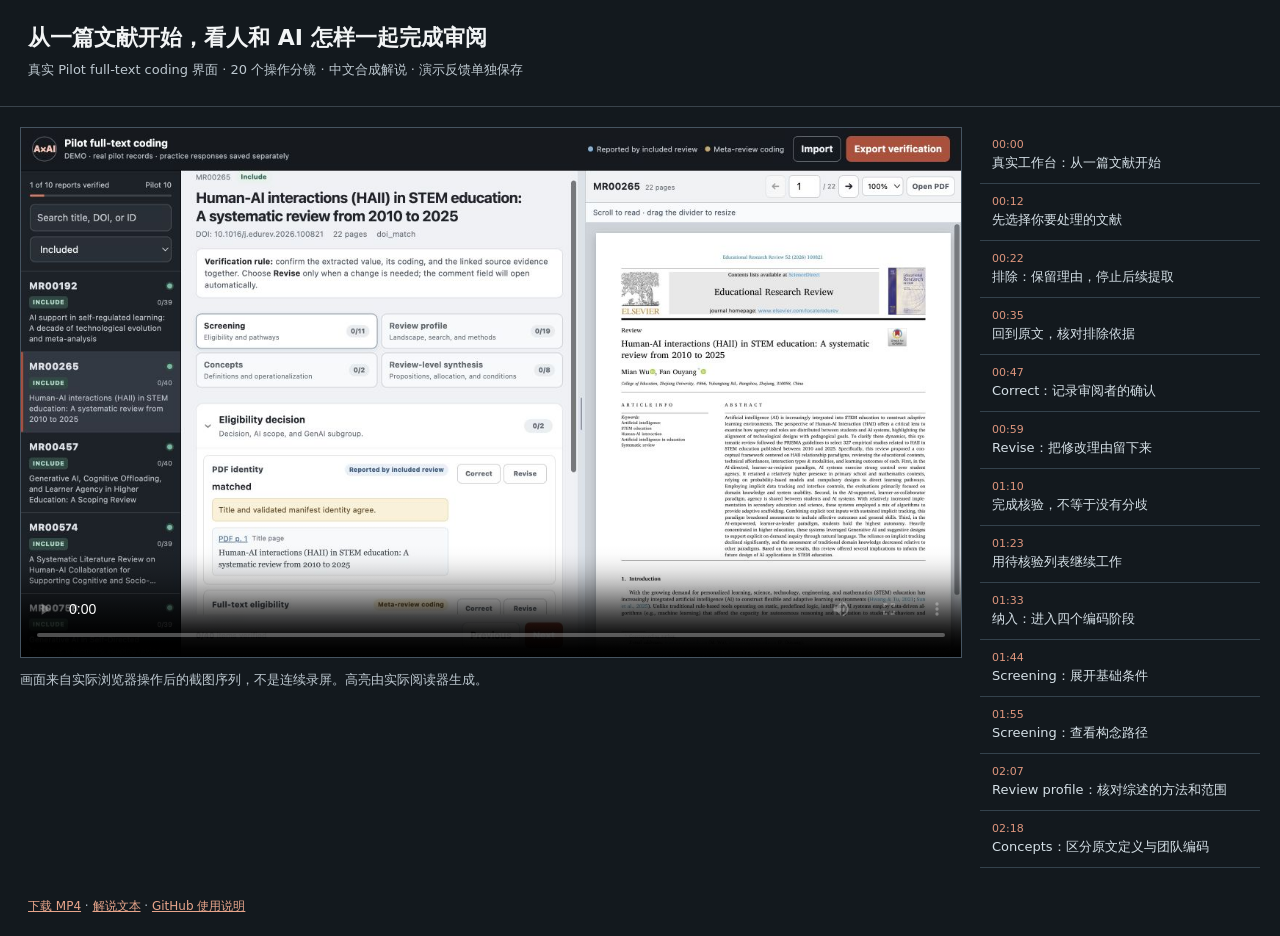
==== docs/demo/index.html @ 8cbf7426 "Add authentic Pilot walkthrough and reusable evidence reader" ====
<!doctype html><html lang="zh-CN"><meta charset="utf-8"><meta name="viewport" content="width=device-width,initial-scale=1"><title>Pilot 全文编码 · 真实操作演示</title><style>*{box-sizing:border-box}body{margin:0;background:#13191e;color:#f2f4f5;font:15px/1.6 system-ui,sans-serif}header{padding:20px 28px;border-bottom:1px solid #39434b}h1{font-size:22px;margin:0}p{margin:5px 0;color:#bdc8d0;font-size:13px}main{display:grid;grid-template-columns:minmax(0,1fr) 280px;gap:18px;padding:20px}video{width:100%;background:#080b0e;border:1px solid #455461}nav{height:calc(100vh - 150px);overflow:auto}button{display:block;width:100%;padding:10px 12px;text-align:left;border:0;border-bottom:1px solid #34424c;background:transparent;color:#d5e0e7;cursor:pointer;font:13px/1.5 system-ui}button:hover,button.active{background:#33434f}button:focus-visible,a:focus-visible{outline:2px solid #ed9e82;outline-offset:-2px}button span{display:block;color:#df967d;font-size:11px}a{color:#e8a58b}footer{padding:0 28px 20px;font-size:12px;color:#aab8c2}@media(max-width:850px){main{display:block;padding:12px}nav{height:270px}header{padding:16px}h1{font-size:19px}}</style><header><h1>从一篇文献开始，看人和 AI 怎样一起完成审阅</h1><p>真实 Pilot full-text coding 界面 · 20 个操作分镜 · 中文合成解说 · 演示反馈单独保存</p></header><main><section><video id="film" controls preload="metadata" poster="frames/09-included-screening.jpg"><source src="pilot-walkthrough.zh-CN.mp4" type="video/mp4">请下载 MP4 查看视频。</video><p>画面来自实际浏览器操作后的截图序列，不是连续录屏。高亮由实际阅读器生成。</p></section><nav aria-label="视频章节"><button data-time="0"><span>00:00</span>真实工作台：从一篇文献开始</button><button data-time="12.0"><span>00:12</span>先选择你要处理的文献</button><button data-time="22.92"><span>00:22</span>排除：保留理由，停止后续提取</button><button data-time="35.0"><span>00:35</span>回到原文，核对排除依据</button><button data-time="47.58"><span>00:47</span>Correct：记录审阅者的确认</button><button data-time="59.04"><span>00:59</span>Revise：把修改理由留下来</button><button data-time="70.9"><span>01:10</span>完成核验，不等于没有分歧</button><button data-time="83.52"><span>01:23</span>用待核验列表继续工作</button><button data-time="93.24"><span>01:33</span>纳入：进入四个编码阶段</button><button data-time="104.33"><span>01:44</span>Screening：展开基础条件</button><button data-time="115.81"><span>01:55</span>Screening：查看构念路径</button><button data-time="127.41"><span>02:07</span>Review profile：核对综述的方法和范围</button><button data-time="138.26"><span>02:18</span>Concepts：区分原文定义与团队编码</button><button data-time="149.2"><span>02:29</span>单篇综述的综合：保留证据层级</button><button data-time="162.02"><span>02:42</span>页码是入口：第三页的真实证据</button><button data-time="175.31"><span>02:55</span>第十八页：从编码判断回到原文</button><button data-time="187.59"><span>03:07</span>拖动中间分隔线，给原文更多空间</button><button data-time="198.91"><span>03:18</span>放大后，高亮仍然跟随原文</button><button data-time="209.76"><span>03:29</span>在 PDF 区域独立滚动阅读</button><button data-time="221.07"><span>03:41</span>继续翻页，再把反馈交还团队</button></nav></main><footer><a href="pilot-walkthrough.zh-CN.mp4" download>下载 MP4</a> · <a href="TRANSCRIPT.zh-CN.md">解说文本</a> · <a href="https://github.com/Beeeeeeelle/review-evidence-workflow/blob/main/docs/demo/README.zh-CN.md">GitHub 使用说明</a></footer><script>const film=document.querySelector('#film'),buttons=[...document.querySelectorAll('[data-time]')];buttons.forEach(b=>b.onclick=()=>{film.currentTime=Number(b.dataset.time);film.play();});film.ontimeupdate=()=>{let index=buttons.findLastIndex(b=>Number(b.dataset.time)<=film.currentTime);buttons.forEach((b,i)=>b.classList.toggle('active',i===index));};</script></html>
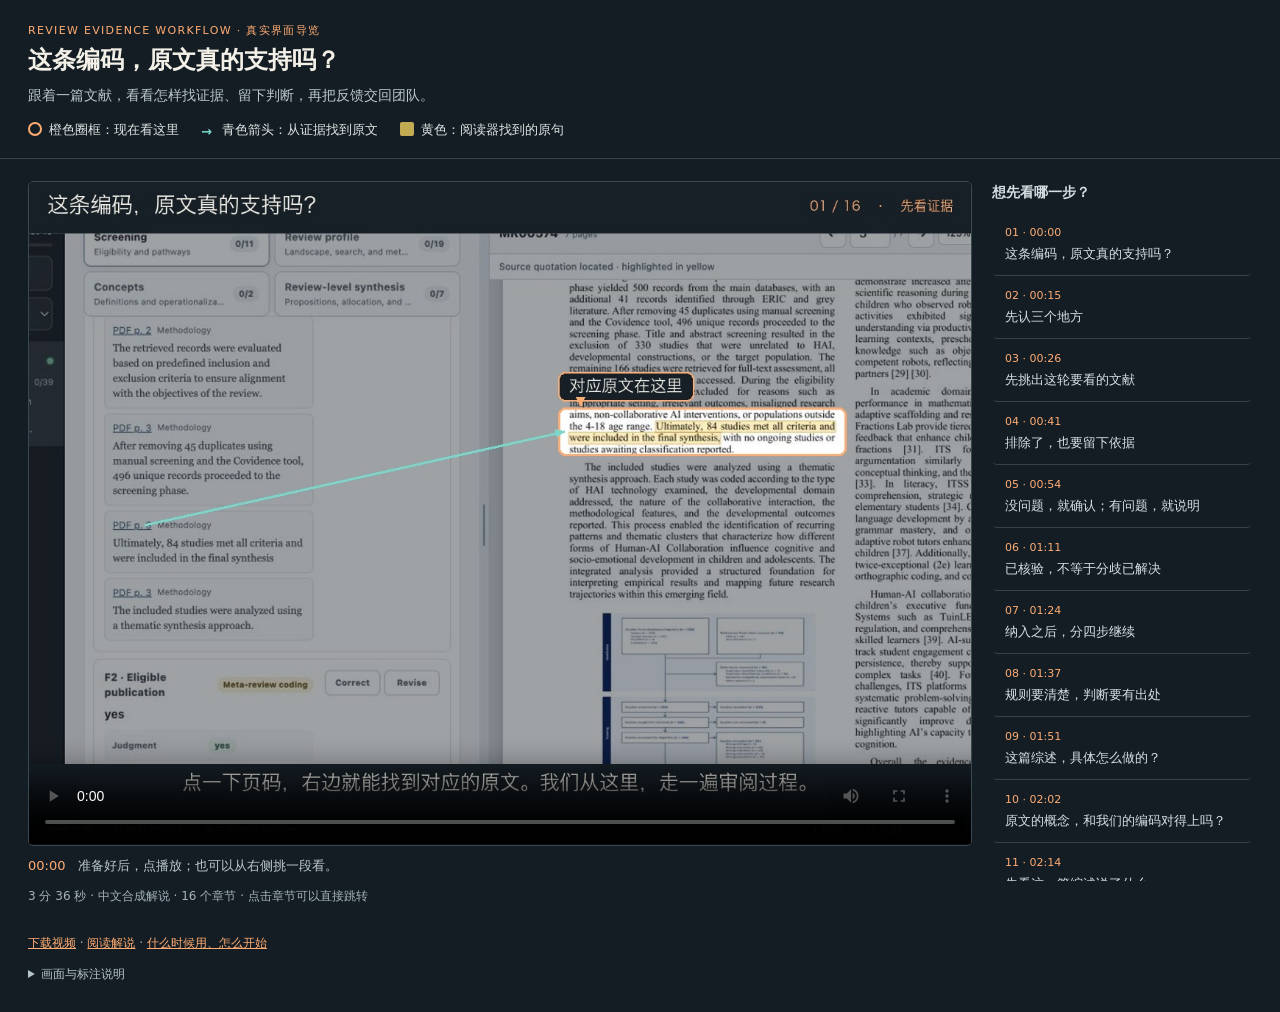
==== commit 51982709: "docs: add guided real-UI video with natural narration and animated callouts" ====
--- a/docs/demo/index.html
+++ b/docs/demo/index.html
@@ -1 +1,29 @@
-<!doctype html><html lang="zh-CN"><meta charset="utf-8"><meta name="viewport" content="width=device-width,initial-scale=1"><title>Pilot 全文编码 · 真实操作演示</title><style>*{box-sizing:border-box}body{margin:0;background:#13191e;color:#f2f4f5;font:15px/1.6 system-ui,sans-serif}header{padding:20px 28px;border-bottom:1px solid #39434b}h1{font-size:22px;margin:0}p{margin:5px 0;color:#bdc8d0;font-size:13px}main{display:grid;grid-template-columns:minmax(0,1fr) 280px;gap:18px;padding:20px}video{width:100%;background:#080b0e;border:1px solid #455461}nav{height:calc(100vh - 150px);overflow:auto}button{display:block;width:100%;padding:10px 12px;text-align:left;border:0;border-bottom:1px solid #34424c;background:transparent;color:#d5e0e7;cursor:pointer;font:13px/1.5 system-ui}button:hover,button.active{background:#33434f}button:focus-visible,a:focus-visible{outline:2px solid #ed9e82;outline-offset:-2px}button span{display:block;color:#df967d;font-size:11px}a{color:#e8a58b}footer{padding:0 28px 20px;font-size:12px;color:#aab8c2}@media(max-width:850px){main{display:block;padding:12px}nav{height:270px}header{padding:16px}h1{font-size:19px}}</style><header><h1>从一篇文献开始，看人和 AI 怎样一起完成审阅</h1><p>真实 Pilot full-text coding 界面 · 20 个操作分镜 · 中文合成解说 · 演示反馈单独保存</p></header><main><section><video id="film" controls preload="metadata" poster="frames/09-included-screening.jpg"><source src="pilot-walkthrough.zh-CN.mp4" type="video/mp4">请下载 MP4 查看视频。</video><p>画面来自实际浏览器操作后的截图序列，不是连续录屏。高亮由实际阅读器生成。</p></section><nav aria-label="视频章节"><button data-time="0"><span>00:00</span>真实工作台：从一篇文献开始</button><button data-time="12.0"><span>00:12</span>先选择你要处理的文献</button><button data-time="22.92"><span>00:22</span>排除：保留理由，停止后续提取</button><button data-time="35.0"><span>00:35</span>回到原文，核对排除依据</button><button data-time="47.58"><span>00:47</span>Correct：记录审阅者的确认</button><button data-time="59.04"><span>00:59</span>Revise：把修改理由留下来</button><button data-time="70.9"><span>01:10</span>完成核验，不等于没有分歧</button><button data-time="83.52"><span>01:23</span>用待核验列表继续工作</button><button data-time="93.24"><span>01:33</span>纳入：进入四个编码阶段</button><button data-time="104.33"><span>01:44</span>Screening：展开基础条件</button><button data-time="115.81"><span>01:55</span>Screening：查看构念路径</button><button data-time="127.41"><span>02:07</span>Review profile：核对综述的方法和范围</button><button data-time="138.26"><span>02:18</span>Concepts：区分原文定义与团队编码</button><button data-time="149.2"><span>02:29</span>单篇综述的综合：保留证据层级</button><button data-time="162.02"><span>02:42</span>页码是入口：第三页的真实证据</button><button data-time="175.31"><span>02:55</span>第十八页：从编码判断回到原文</button><button data-time="187.59"><span>03:07</span>拖动中间分隔线，给原文更多空间</button><button data-time="198.91"><span>03:18</span>放大后，高亮仍然跟随原文</button><button data-time="209.76"><span>03:29</span>在 PDF 区域独立滚动阅读</button><button data-time="221.07"><span>03:41</span>继续翻页，再把反馈交还团队</button></nav></main><footer><a href="pilot-walkthrough.zh-CN.mp4" download>下载 MP4</a> · <a href="TRANSCRIPT.zh-CN.md">解说文本</a> · <a href="https://github.com/Beeeeeeelle/review-evidence-workflow/blob/main/docs/demo/README.zh-CN.md">GitHub 使用说明</a></footer><script>const film=document.querySelector('#film'),buttons=[...document.querySelectorAll('[data-time]')];buttons.forEach(b=>b.onclick=()=>{film.currentTime=Number(b.dataset.time);film.play();});film.ontimeupdate=()=>{let index=buttons.findLastIndex(b=>Number(b.dataset.time)<=film.currentTime);buttons.forEach((b,i)=>b.classList.toggle('active',i===index));};</script></html>+<!doctype html>
+<html lang="zh-CN"><head><meta charset="utf-8"><meta name="viewport" content="width=device-width,initial-scale=1">
+<title>跟着标注看：真实 Pilot 审阅工作台</title>
+<style>
+*{box-sizing:border-box}body{margin:0;background:#141d23;color:#f3f0e8;font:15px/1.6 system-ui,sans-serif}header{padding:22px 28px 18px;border-bottom:1px solid #35434c}h1{font-size:24px;font-weight:650;line-height:1.4;margin:4px 0 7px}p{margin:6px 0;color:#bac7ce;font-size:14px}.eyebrow{color:#ffac73;font-size:11px;letter-spacing:.12em}.guide{display:flex;gap:22px;flex-wrap:wrap;margin-top:13px;font-size:13px;color:#e0e5e5}.guide i{display:inline-block;width:14px;height:14px;vertical-align:-2px;margin-right:7px}.circle{border:2px solid #ffac73;border-radius:50%}.arrow{color:#79d8cc;font-style:normal;font-weight:700}.highlight{background:#c3ab54;border-radius:2px}main{display:grid;grid-template-columns:minmax(0,1fr) 260px;gap:20px;padding:22px 28px;max-width:1700px;margin:auto}video{width:100%;display:block;background:#080d11;border:1px solid #3a4852;border-radius:5px}nav{height:calc(100vh - 200px);min-height:350px;overflow:auto}nav h2{margin:0 0 9px;font-size:14px;color:#d5dfe3}button{display:block;width:100%;padding:11px 12px;text-align:left;border:1px solid transparent;border-bottom-color:#34424c;border-radius:5px;background:transparent;color:#d5e0e7;cursor:pointer;font:13px/1.5 system-ui}button:hover{background:#23323e}button.active{background:#2a3b43;border-color:#a87155;color:#fff}button:focus-visible,a:focus-visible{outline:2px solid #ffac73;outline-offset:2px}button span{display:block;color:#ffac73;font-size:11px;margin-bottom:3px}a{color:#ffac73}footer{max-width:1700px;margin:auto;padding:0 28px 28px;color:#aab8c2;font-size:12px}details{margin-top:12px}summary{cursor:pointer;color:#b6c4cc}.current{min-height:25px;font-size:13px;margin-top:10px}.time{color:#ffac73;font-variant-numeric:tabular-nums}.hint{font-size:12px;color:#a3b2bc}@media(max-width:850px){main{display:block;padding:14px}nav{height:290px;min-height:0;margin-top:20px}header{padding:17px}h1{font-size:20px}.guide{gap:12px}footer{padding:0 17px 20px}}
+</style></head><body>
+<header><div class="eyebrow">REVIEW EVIDENCE WORKFLOW · 真实界面导览</div><h1>这条编码，原文真的支持吗？</h1><p>跟着一篇文献，看看怎样找证据、留下判断，再把反馈交回团队。</p><div class="guide"><span><i class="circle"></i>橙色圈框：现在看这里</span><span><i class="arrow">→</i>青色箭头：从证据找到原文</span><span><i class="highlight"></i>黄色：阅读器找到的原句</span></div></header>
+<main><section><video id="film" controls preload="metadata" poster="guided-preview-evidence.jpg"><source src="pilot-guided-walkthrough.zh-CN.mp4" type="video/mp4">请下载 MP4 查看视频。</video><p class="current"><span class="time" id="position">00:00</span>　<span id="chapter">准备好后，点播放；也可以从右侧挑一段看。</span></p><p class="hint">3 分 36 秒 · 中文合成解说 · 16 个章节 · 点击章节可以直接跳转</p></section><nav aria-label="视频章节"><h2>想先看哪一步？</h2><button data-time="0" type="button"><span>01 · 00:00</span>这条编码，原文真的支持吗？</button>
+<button data-time="15.79167" type="button"><span>02 · 00:15</span>先认三个地方</button>
+<button data-time="26.41667" type="button"><span>03 · 00:26</span>先挑出这轮要看的文献</button>
+<button data-time="41.75" type="button"><span>04 · 00:41</span>排除了，也要留下依据</button>
+<button data-time="54.875" type="button"><span>05 · 00:54</span>没问题，就确认；有问题，就说明</button>
+<button data-time="71.95833" type="button"><span>06 · 01:11</span>已核验，不等于分歧已解决</button>
+<button data-time="84.20833" type="button"><span>07 · 01:24</span>纳入之后，分四步继续</button>
+<button data-time="97.58333" type="button"><span>08 · 01:37</span>规则要清楚，判断要有出处</button>
+<button data-time="111.125" type="button"><span>09 · 01:51</span>这篇综述，具体怎么做的？</button>
+<button data-time="122.20833" type="button"><span>10 · 02:02</span>原文的概念，和我们的编码对得上吗？</button>
+<button data-time="134.04167" type="button"><span>11 · 02:14</span>先看这一篇综述说了什么</button>
+<button data-time="146.04167" type="button"><span>12 · 02:26</span>从页码，直接回到那句话</button>
+<button data-time="158.70833" type="button"><span>13 · 02:38</span>原文太窄？把中间这条线往左拖</button>
+<button data-time="169.0" type="button"><span>14 · 02:49</span>放大一点，再往下读</button>
+<button data-time="186.33333" type="button"><span>15 · 03:06</span>读完这一页，再把反馈交回去</button>
+<button data-time="197.91667" type="button"><span>16 · 03:17</span>AI 帮你准备，人把判断握在手里</button></nav></main>
+<footer><a href="pilot-guided-walkthrough.zh-CN.mp4" download>下载视频</a> · <a href="TRANSCRIPT.zh-CN.md">阅读解说</a> · <a href="README.zh-CN.md">什么时候用、怎么开始</a><details><summary>画面与标注说明</summary><p>底图来自实际 Pilot 工作台操作后的截图。圈线、指示点和镜头放大是后期讲解层；这是剪辑导览，不是连续录屏。黄色引文高亮由实际阅读器生成。Correct / Revise 仅使用隔离的演示反馈，不代表正式研究核验。</p><p><a href="PROVENANCE.md">查看来源记录</a> · <a href="MAKING-OF.zh-CN.md">怎样制作这样的操作导览</a></p></details></footer>
+<script>
+const film=document.querySelector('#film'),buttons=[...document.querySelectorAll('[data-time]')],position=document.querySelector('#position'),chapter=document.querySelector('#chapter');
+buttons.forEach(b=>b.addEventListener('click',()=>{film.currentTime=Number(b.dataset.time);film.play().catch(()=>{chapter.textContent='点击视频里的播放按钮，即可从这一章开始。';});}));
+film.addEventListener('timeupdate',()=>{const t=film.currentTime,index=buttons.findLastIndex(b=>Number(b.dataset.time)<=t);buttons.forEach((b,i)=>{b.classList.toggle('active',i===index);if(i===index)b.setAttribute('aria-current','true');else b.removeAttribute('aria-current');});position.textContent=String(Math.floor(t/60)).padStart(2,'0')+':'+String(Math.floor(t%60)).padStart(2,'0');if(index>=0)chapter.textContent=buttons[index].lastChild.textContent;});
+</script></body></html>
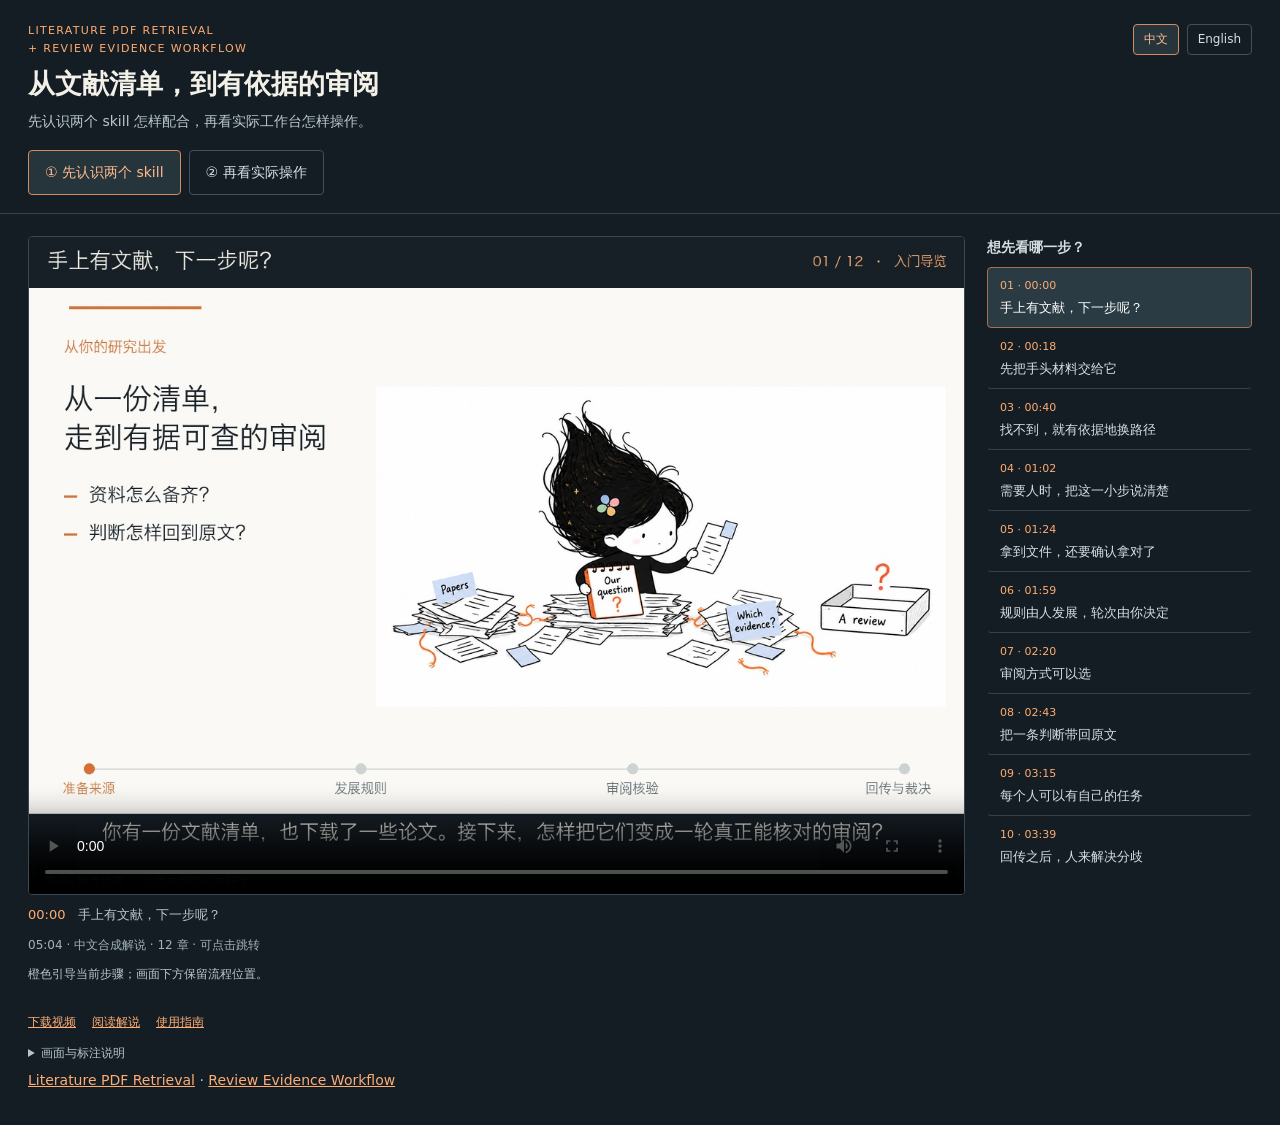
==== commit b60d2aa2: "Add bilingual skill introductions and English guided workbench video" ====
--- a/docs/demo/index.html
+++ b/docs/demo/index.html
@@ -1,29 +1,36 @@
 <!doctype html>
 <html lang="zh-CN"><head><meta charset="utf-8"><meta name="viewport" content="width=device-width,initial-scale=1">
-<title>跟着标注看：真实 Pilot 审阅工作台</title>
+<title>从文献清单，到有依据的审阅</title>
 <style>
-*{box-sizing:border-box}body{margin:0;background:#141d23;color:#f3f0e8;font:15px/1.6 system-ui,sans-serif}header{padding:22px 28px 18px;border-bottom:1px solid #35434c}h1{font-size:24px;font-weight:650;line-height:1.4;margin:4px 0 7px}p{margin:6px 0;color:#bac7ce;font-size:14px}.eyebrow{color:#ffac73;font-size:11px;letter-spacing:.12em}.guide{display:flex;gap:22px;flex-wrap:wrap;margin-top:13px;font-size:13px;color:#e0e5e5}.guide i{display:inline-block;width:14px;height:14px;vertical-align:-2px;margin-right:7px}.circle{border:2px solid #ffac73;border-radius:50%}.arrow{color:#79d8cc;font-style:normal;font-weight:700}.highlight{background:#c3ab54;border-radius:2px}main{display:grid;grid-template-columns:minmax(0,1fr) 260px;gap:20px;padding:22px 28px;max-width:1700px;margin:auto}video{width:100%;display:block;background:#080d11;border:1px solid #3a4852;border-radius:5px}nav{height:calc(100vh - 200px);min-height:350px;overflow:auto}nav h2{margin:0 0 9px;font-size:14px;color:#d5dfe3}button{display:block;width:100%;padding:11px 12px;text-align:left;border:1px solid transparent;border-bottom-color:#34424c;border-radius:5px;background:transparent;color:#d5e0e7;cursor:pointer;font:13px/1.5 system-ui}button:hover{background:#23323e}button.active{background:#2a3b43;border-color:#a87155;color:#fff}button:focus-visible,a:focus-visible{outline:2px solid #ffac73;outline-offset:2px}button span{display:block;color:#ffac73;font-size:11px;margin-bottom:3px}a{color:#ffac73}footer{max-width:1700px;margin:auto;padding:0 28px 28px;color:#aab8c2;font-size:12px}details{margin-top:12px}summary{cursor:pointer;color:#b6c4cc}.current{min-height:25px;font-size:13px;margin-top:10px}.time{color:#ffac73;font-variant-numeric:tabular-nums}.hint{font-size:12px;color:#a3b2bc}@media(max-width:850px){main{display:block;padding:14px}nav{height:290px;min-height:0;margin-top:20px}header{padding:17px}h1{font-size:20px}.guide{gap:12px}footer{padding:0 17px 20px}}
+*{box-sizing:border-box}body{margin:0;background:#141d23;color:#f3f0e8;font:15px/1.6 system-ui,sans-serif}header{padding:22px 28px 18px;border-bottom:1px solid #35434c;max-width:1700px;margin:auto}h1{font-size:27px;font-weight:650;line-height:1.4;margin:8px 0 7px}p{margin:6px 0;color:#bac7ce;font-size:14px}.eyebrow{color:#ffac73;font-size:11px;letter-spacing:.12em}.topline{display:flex;justify-content:space-between;align-items:center;gap:20px}.languages,.editions{display:flex;gap:8px;flex-wrap:wrap}.editions{margin-top:18px}.editions button{padding:10px 16px;font-size:14px}.languages button{padding:5px 10px;font-size:12px}button{border:1px solid #40515d;background:transparent;color:#d5e0e7;border-radius:4px;font:inherit;cursor:pointer}button:hover{background:#23323e}button[aria-pressed="true"]{border-color:#d48b60;color:#ffbb8f;background:#26343b}button:focus-visible,a:focus-visible{outline:2px solid #ffac73;outline-offset:2px}main{display:grid;grid-template-columns:minmax(0,1fr) 265px;gap:22px;padding:22px 28px;max-width:1700px;margin:auto}video{width:100%;display:block;background:#080d11;border:1px solid #3a4852;border-radius:4px}.chapters{height:calc(100vh - 270px);min-height:350px;overflow:auto}.chapters h2{margin:0 0 9px;font-size:14px;color:#d5dfe3}.chapters button{display:block;width:100%;padding:10px 12px;text-align:left;border:1px solid transparent;border-bottom-color:#34424c;font:13px/1.5 system-ui}.chapters button.active{background:#2a3b43;border-color:#a87155;color:#fff}.chapters button span{display:block;color:#ffac73;font-size:11px;margin-bottom:3px}a{color:#ffac73}footer{max-width:1700px;margin:auto;padding:0 28px 28px;color:#aab8c2;font-size:12px}details{margin-top:12px}summary{cursor:pointer;color:#b6c4cc}.current{min-height:25px;font-size:13px;margin-top:10px}.time{color:#ffac73;font-variant-numeric:tabular-nums}.hint{font-size:12px;color:#a3b2bc}.links{display:flex;gap:16px;flex-wrap:wrap}.legend{color:#bac7ce;font-size:12px;margin-top:10px}.dot{color:#ffac73}.teal{color:#79d8cc}@media(max-width:850px){main{display:block;padding:14px}.chapters{height:290px;min-height:0;margin-top:20px}header{padding:17px}h1{font-size:21px}footer{padding:0 17px 20px}.topline{align-items:flex-start}.eyebrow{max-width:210px}}
 </style></head><body>
-<header><div class="eyebrow">REVIEW EVIDENCE WORKFLOW · 真实界面导览</div><h1>这条编码，原文真的支持吗？</h1><p>跟着一篇文献，看看怎样找证据、留下判断，再把反馈交回团队。</p><div class="guide"><span><i class="circle"></i>橙色圈框：现在看这里</span><span><i class="arrow">→</i>青色箭头：从证据找到原文</span><span><i class="highlight"></i>黄色：阅读器找到的原句</span></div></header>
-<main><section><video id="film" controls preload="metadata" poster="guided-preview-evidence.jpg"><source src="pilot-guided-walkthrough.zh-CN.mp4" type="video/mp4">请下载 MP4 查看视频。</video><p class="current"><span class="time" id="position">00:00</span>　<span id="chapter">准备好后，点播放；也可以从右侧挑一段看。</span></p><p class="hint">3 分 36 秒 · 中文合成解说 · 16 个章节 · 点击章节可以直接跳转</p></section><nav aria-label="视频章节"><h2>想先看哪一步？</h2><button data-time="0" type="button"><span>01 · 00:00</span>这条编码，原文真的支持吗？</button>
-<button data-time="15.79167" type="button"><span>02 · 00:15</span>先认三个地方</button>
-<button data-time="26.41667" type="button"><span>03 · 00:26</span>先挑出这轮要看的文献</button>
-<button data-time="41.75" type="button"><span>04 · 00:41</span>排除了，也要留下依据</button>
-<button data-time="54.875" type="button"><span>05 · 00:54</span>没问题，就确认；有问题，就说明</button>
-<button data-time="71.95833" type="button"><span>06 · 01:11</span>已核验，不等于分歧已解决</button>
-<button data-time="84.20833" type="button"><span>07 · 01:24</span>纳入之后，分四步继续</button>
-<button data-time="97.58333" type="button"><span>08 · 01:37</span>规则要清楚，判断要有出处</button>
-<button data-time="111.125" type="button"><span>09 · 01:51</span>这篇综述，具体怎么做的？</button>
-<button data-time="122.20833" type="button"><span>10 · 02:02</span>原文的概念，和我们的编码对得上吗？</button>
-<button data-time="134.04167" type="button"><span>11 · 02:14</span>先看这一篇综述说了什么</button>
-<button data-time="146.04167" type="button"><span>12 · 02:26</span>从页码，直接回到那句话</button>
-<button data-time="158.70833" type="button"><span>13 · 02:38</span>原文太窄？把中间这条线往左拖</button>
-<button data-time="169.0" type="button"><span>14 · 02:49</span>放大一点，再往下读</button>
-<button data-time="186.33333" type="button"><span>15 · 03:06</span>读完这一页，再把反馈交回去</button>
-<button data-time="197.91667" type="button"><span>16 · 03:17</span>AI 帮你准备，人把判断握在手里</button></nav></main>
-<footer><a href="pilot-guided-walkthrough.zh-CN.mp4" download>下载视频</a> · <a href="TRANSCRIPT.zh-CN.md">阅读解说</a> · <a href="README.zh-CN.md">什么时候用、怎么开始</a><details><summary>画面与标注说明</summary><p>底图来自实际 Pilot 工作台操作后的截图。圈线、指示点和镜头放大是后期讲解层；这是剪辑导览，不是连续录屏。黄色引文高亮由实际阅读器生成。Correct / Revise 仅使用隔离的演示反馈，不代表正式研究核验。</p><p><a href="PROVENANCE.md">查看来源记录</a> · <a href="MAKING-OF.zh-CN.md">怎样制作这样的操作导览</a></p></details></footer>
+<header><div class="topline"><div class="eyebrow">LITERATURE PDF RETRIEVAL<br>+ REVIEW EVIDENCE WORKFLOW</div><div class="languages" aria-label="Language"><button type="button" data-lang="zh-CN" aria-pressed="true">中文</button><button type="button" data-lang="en" aria-pressed="false">English</button></div></div><h1 id="heading">从文献清单，到有依据的审阅</h1><p id="subtitle">先认识两个 skill 怎样配合，再看实际工作台怎样操作。</p><div class="editions" aria-label="Video"><button type="button" data-kind="intro" aria-pressed="true">① 先认识两个 skill</button><button type="button" data-kind="pilot" aria-pressed="false">② 再看实际操作</button></div></header>
+<main><section><video id="film" controls playsinline preload="metadata"></video><p class="current"><span class="time" id="position">00:00</span>　<span id="chapter"></span></p><p class="hint" id="hint"></p><p class="legend" id="legend"></p></section><nav class="chapters" aria-label="视频章节"><h2 id="chapters-title">想先看哪一步？</h2><div id="chapter-buttons"></div></nav></main>
+<footer><div class="links"><a id="download" download>下载视频</a><a id="transcript">阅读解说</a><a id="guide">使用指南</a></div><details><summary id="source-summary">画面与标注说明</summary><p id="source-note"></p></details><p><a href="https://github.com/Beeeeeeelle/literature-pdf-retrieval">Literature PDF Retrieval</a> · <a href="https://github.com/Beeeeeeelle/review-evidence-workflow">Review Evidence Workflow</a></p></footer>
 <script>
-const film=document.querySelector('#film'),buttons=[...document.querySelectorAll('[data-time]')],position=document.querySelector('#position'),chapter=document.querySelector('#chapter');
-buttons.forEach(b=>b.addEventListener('click',()=>{film.currentTime=Number(b.dataset.time);film.play().catch(()=>{chapter.textContent='点击视频里的播放按钮，即可从这一章开始。';});}));
-film.addEventListener('timeupdate',()=>{const t=film.currentTime,index=buttons.findLastIndex(b=>Number(b.dataset.time)<=t);buttons.forEach((b,i)=>{b.classList.toggle('active',i===index);if(i===index)b.setAttribute('aria-current','true');else b.removeAttribute('aria-current');});position.textContent=String(Math.floor(t/60)).padStart(2,'0')+':'+String(Math.floor(t%60)).padStart(2,'0');if(index>=0)chapter.textContent=buttons[index].lastChild.textContent;});
+const q=s=>document.querySelector(s),film=q('#film'),chapter=q('#chapter'),position=q('#position');
+const query=new URLSearchParams(location.search);let lang=query.get('lang')==='en'?'en':'zh-CN',kind=query.get('video')==='pilot'?'pilot':'intro',library=[],buttons=[],current=null;
+const words={
+ 'zh-CN':{heading:'从文献清单，到有依据的审阅',subtitle:'先认识两个 skill 怎样配合，再看实际工作台怎样操作。',intro:'① 先认识两个 skill',pilot:'② 再看实际操作',chapters:'想先看哪一步？',ready:'点击播放，或从右侧选一章开始。',download:'下载视频',transcript:'阅读解说',guide:'使用指南',source:'画面与标注说明',speech:'中文合成解说',count:'章 · 可点击跳转',note:'总览结合流程示意、已有 Belle 概念插画和真实界面截图。R017 是交接示例；独立表单使用模拟资料；TALL 与 Agency 图片是注明来源的适配展示。操作导览使用真实 Pilot 截图和独立演示反馈。圈线、箭头与镜头裁切是后期引导，均非连续录屏；黄色引文高亮来自实际阅读器。',introLegend:'橙色引导当前步骤；画面下方保留流程位置。',pilotLegend:'橙色圈框：看这里　·　青色箭头：回到原文　·　黄色：阅读器的引文定位'},
+ en:{heading:'From a study list to an evidence-linked review',subtitle:'First meet the two skills. Then explore the actual workbench.',intro:'① Meet the two skills',pilot:'② Explore the workbench',chapters:'Where would you like to start?',ready:'Press play, or choose a chapter on the right.',download:'Download video',transcript:'Read the transcript',guide:'Read the guide',source:'About the visuals',speech:'English synthetic narration',count:'chapters · click to jump',note:'The introduction combines workflow diagrams, existing Belle concept illustrations and actual interface captures. R017 is an illustrative handoff; the independent form uses fictional data; TALL and Agency images are attributed case adaptations. The workbench tour uses real Pilot captures and separate demo responses. Circles, arrows and camera crops are editorial guidance, not a continuous recording. Yellow quotation highlights come from the functioning reader.',introLegend:'Orange identifies the current step; the journey stays visible below.',pilotLegend:'Orange: look here · Teal: follow the evidence · Yellow: reader quotation match'}
+};
+function clock(t){return String(Math.floor(t/60)).padStart(2,'0')+':'+String(Math.floor(t%60)).padStart(2,'0');}
+function select(){
+ const w=words[lang];current=library.find(v=>v.lang===lang&&v.kind===kind);if(!current)return;
+ document.documentElement.lang=lang;document.title=w.heading;q('#heading').textContent=w.heading;q('#subtitle').textContent=w.subtitle;
+ for(const el of document.querySelectorAll('[data-lang]'))el.setAttribute('aria-pressed',String(el.dataset.lang===lang));
+ for(const el of document.querySelectorAll('[data-kind]')){el.setAttribute('aria-pressed',String(el.dataset.kind===kind));el.textContent=w[el.dataset.kind];}
+ q('#chapters-title').textContent=w.chapters;q('.chapters').setAttribute('aria-label',lang==='en'?'Video chapters':'视频章节');chapter.textContent=w.ready;position.textContent='00:00';
+ q('#hint').textContent=clock(Math.round(current.duration))+' · '+w.speech+' · '+current.chapters.length+' '+w.count;
+ q('#legend').textContent=kind==='intro'?w.introLegend:w.pilotLegend;
+ for(const id of ['download','transcript','guide']){q('#'+id).textContent=w[id];q('#'+id).href=id==='download'?current.src:current[id];}
+ q('#source-summary').textContent=w.source;q('#source-note').textContent=w.note;
+ film.pause();film.poster=current.poster;film.src=current.src;film.load();
+ q('#chapter-buttons').replaceChildren();buttons=current.chapters.map((c,i)=>{const b=document.createElement('button');b.type='button';b.dataset.time=c.start;const s=document.createElement('span');s.textContent=String(i+1).padStart(2,'0')+' · '+clock(c.start);b.append(s,document.createTextNode(c.title));b.addEventListener('click',()=>{film.currentTime=c.start;film.play().catch(()=>{chapter.textContent=w.ready;});});q('#chapter-buttons').append(b);return b;});
+ history.replaceState(null,'','?video='+kind+'&lang='+lang);
+}
+for(const el of document.querySelectorAll('[data-lang]'))el.addEventListener('click',()=>{lang=el.dataset.lang;select();});
+for(const el of document.querySelectorAll('[data-kind]'))el.addEventListener('click',()=>{kind=el.dataset.kind;select();});
+film.addEventListener('timeupdate',()=>{let index=-1;for(let i=0;i<buttons.length;i++)if(Number(buttons[i].dataset.time)<=film.currentTime)index=i;buttons.forEach((b,i)=>{b.classList.toggle('active',i===index);if(i===index)b.setAttribute('aria-current','true');else b.removeAttribute('aria-current');});position.textContent=clock(film.currentTime);if(index>=0)chapter.textContent=current.chapters[index].title;});
+fetch('videos.json').then(r=>{if(!r.ok)throw new Error('Video manifest unavailable');return r.json();}).then(v=>{library=v;select();}).catch(()=>{chapter.textContent=lang==='en'?'Start the local server described in the README to view the chapter player.':'请按 README 启动本地服务，再使用章节播放器。';});
 </script></body></html>
